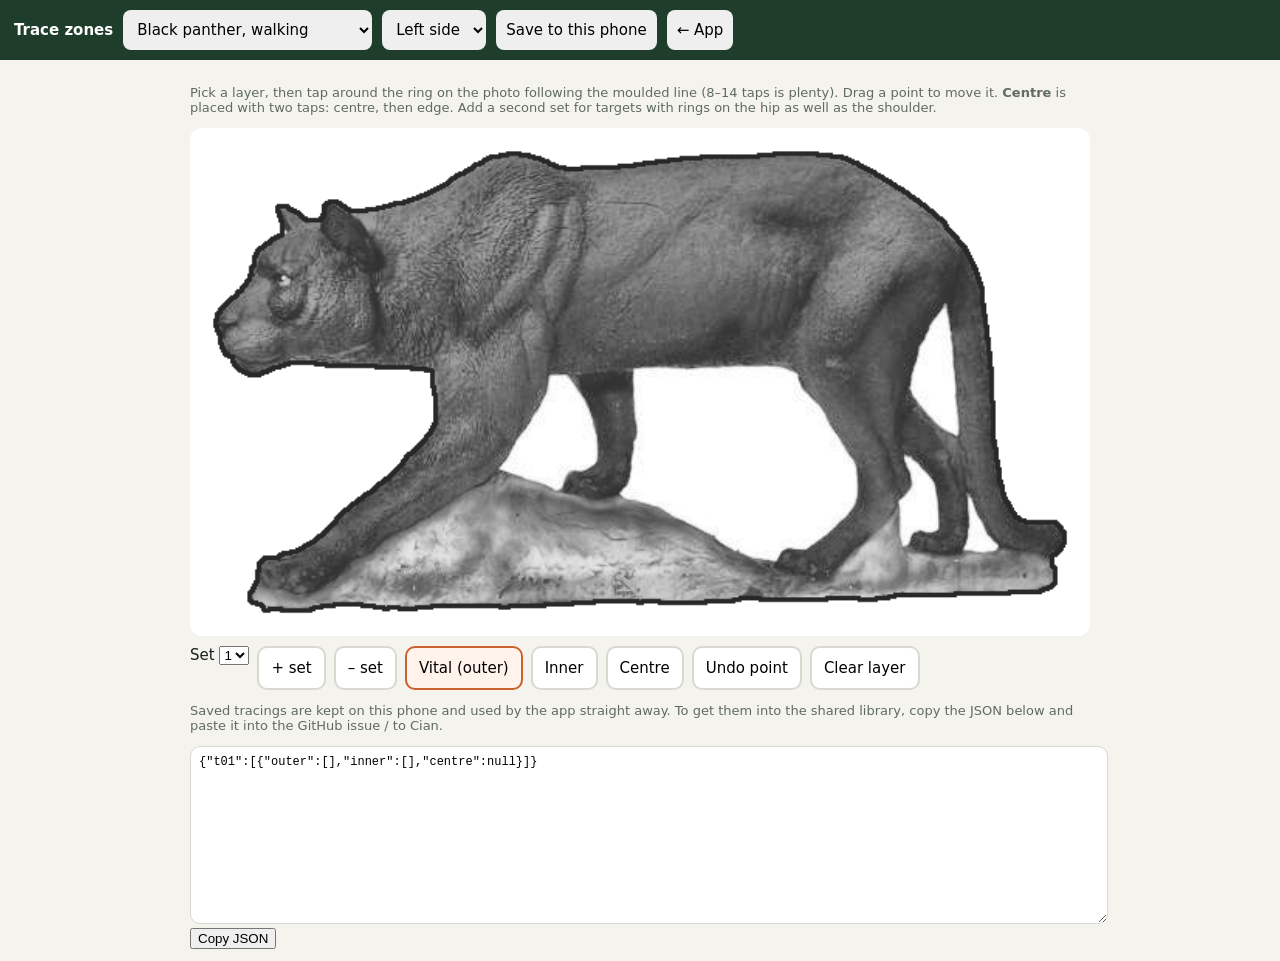
==== tools/trace.html @ 0f7a217d "First working version: setup, course builder, 3-tap target picker, scoring (6 systems), King of the " ====
<!doctype html>
<html lang="en"><head><meta charset="utf-8"><meta name="viewport" content="width=device-width,initial-scale=1">
<title>Trace zones · Wicklow Archers 3D</title>
<style>
body{margin:0;font:15px system-ui;background:#f4f3ee;color:#17201a}
.bar{background:#1f3d2b;color:#fff;padding:10px 14px;display:flex;gap:10px;align-items:center;flex-wrap:wrap}
.bar select,.bar button{min-height:40px;border-radius:8px;border:0;padding:0 10px;font:inherit}
.wrap{padding:12px;max-width:900px;margin:0 auto}
.stage{position:relative;background:#fff;border-radius:12px;overflow:hidden;touch-action:none;user-select:none}
.stage img{display:block;width:100%;pointer-events:none}
.stage svg{position:absolute;inset:0;width:100%;height:100%}
.stage svg *{vector-effect:non-scaling-stroke}
.vital{fill:#4a8de0;fill-opacity:.35;stroke:#222;stroke-width:1}.inner{fill:#e0494a;fill-opacity:.4;stroke:#222;stroke-width:1}.centre{fill:#f2c94c;fill-opacity:.6;stroke:#222;stroke-width:1}
.pt{fill:#fff;stroke:#111;stroke-width:1.5}.pt.active{fill:#c9622c}
.tools{display:flex;gap:8px;flex-wrap:wrap;margin:10px 0}
.tools button{min-height:44px;border-radius:10px;border:2px solid #d8d9d1;background:#fff;padding:0 12px;font:inherit}
.tools button.on{border-color:#c9622c;background:#fff3ec}
textarea{width:100%;height:160px;font:12px ui-monospace,monospace;border-radius:10px;border:1px solid #d8d9d1;padding:8px}
.hint{color:#5f6b63;font-size:13px}
</style></head><body>
<div class="bar"><b>Trace zones</b>
  <select id="target"></select><select id="face"></select>
  <button id="save">Save to this phone</button><button id="back" onclick="location.href='../index.html'">← App</button></div>
<div class="wrap">
  <p class="hint">Pick a layer, then tap around the ring on the photo following the moulded line (8–14 taps is plenty). Drag a point to move it. <b>Centre</b> is placed with two taps: centre, then edge. Add a second set for targets with rings on the hip as well as the shoulder.</p>
  <div class="stage" id="stage"><img id="img" alt=""><svg id="svg" viewBox="0 0 100 100" preserveAspectRatio="none"></svg></div>
  <div class="tools">
    <span>Set <select id="set"></select></span><button id="addset">+ set</button><button id="delset">– set</button>
    <button data-layer="outer" class="on">Vital (outer)</button><button data-layer="inner">Inner</button><button data-layer="centre">Centre</button>
    <button id="undo">Undo point</button><button id="clear">Clear layer</button>
  </div>
  <p class="hint">Saved tracings are kept on this phone and used by the app straight away. To get them into the shared library, copy the JSON below and paste it into the GitHub issue / to Cian.</p>
  <textarea id="out" readonly></textarea>
  <button id="copy">Copy JSON</button>
</div>
<script type="module">
const $=s=>document.querySelector(s);
const LIB=await fetch('../targets/targets.json').then(r=>r.json());
const local=JSON.parse(localStorage.getItem('wa.zones.local')||'{}');
let T=LIB.targets[0],F=T.faces[0],setI=0,layer='outer',drag=null;
function sets(){ const k=F.id; if(!local[k]) local[k]=structuredClone(F.sets||[]); if(!local[k].length) local[k].push({outer:[],inner:[],centre:null}); return local[k]; }
function fillSelects(){ $('#target').innerHTML=LIB.targets.map(t=>`<option value="${t.id}" ${t.id===T.id?'selected':''}>${t.name}</option>`).join('');
  $('#face').innerHTML=T.faces.map(f=>`<option value="${f.id}" ${f.id===F.id?'selected':''}>${f.label}</option>`).join('');
  $('#set').innerHTML=sets().map((_,i)=>`<option value="${i}" ${i===setI?'selected':''}>${i+1}</option>`).join(''); }
function path(p){const n=p.length;if(n<3)return'';let d=`M${p[0][0]},${p[0][1]}`;for(let i=0;i<n;i++){const a=p[(i-1+n)%n],b=p[i],c=p[(i+1)%n],e=p[(i+2)%n];d+=` C${b[0]+(c[0]-a[0])/6},${b[1]+(c[1]-a[1])/6} ${c[0]-(e[0]-b[0])/6},${c[1]-(e[1]-b[1])/6} ${c[0]},${c[1]}`;}return d+'Z';}
function draw(){ $('#img').src='../'+F.photo; const svg=$('#svg'); let s='';
  sets().forEach((st,i)=>{ const act=i===setI; if(st.outer?.length>2) s+=`<path class="vital" d="${path(st.outer)}"/>`; if(st.inner?.length>2) s+=`<path class="inner" d="${path(st.inner)}"/>`; if(st.centre) s+=`<ellipse class="centre" cx="${st.centre.cx}" cy="${st.centre.cy}" rx="${st.centre.rx}" ry="${st.centre.ry}"/>`;
    if(act&&layer!=='centre') (st[layer]||[]).forEach((p,j)=>s+=`<circle class="pt ${j===(st[layer].length-1)?'active':''}" data-j="${j}" cx="${p[0]}" cy="${p[1]}" r="1.3"/>`); });
  svg.innerHTML=s; $('#out').value=JSON.stringify({[F.id]:sets()},null,0); fillSelects(); }
function pos(e){const r=$('#stage').getBoundingClientRect();const t=e.touches?e.touches[0]:e;return [Math.round((t.clientX-r.left)/r.width*1000)/10,Math.round((t.clientY-r.top)/r.height*1000)/10];}
let pendingCentre=null;
$('#stage').addEventListener('pointerdown',e=>{ const st=sets()[setI]; const [x,y]=pos(e);
  if(e.target.classList.contains('pt')){drag=+e.target.dataset.j;return;}
  if(layer==='centre'){ if(!pendingCentre){pendingCentre=[x,y];st.centre={cx:x,cy:y,rx:1,ry:1};} else {const dx=Math.abs(x-pendingCentre[0]),dy=Math.abs(y-pendingCentre[1]);const r=Math.max(dx,dy,0.8);st.centre={cx:pendingCentre[0],cy:pendingCentre[1],rx:Math.max(dx,0.8),ry:Math.max(dy,0.8)};if(dx<0.5||dy<0.5){st.centre.rx=r;st.centre.ry=r*0.85;}pendingCentre=null;} }
  else { st[layer]=st[layer]||[]; st[layer].push([x,y]); }
  draw(); });
$('#stage').addEventListener('pointermove',e=>{ if(drag==null)return; const st=sets()[setI]; st[layer][drag]=pos(e); draw(); });
window.addEventListener('pointerup',()=>drag=null);
document.querySelectorAll('[data-layer]').forEach(b=>b.onclick=()=>{layer=b.dataset.layer;pendingCentre=null;document.querySelectorAll('[data-layer]').forEach(x=>x.classList.toggle('on',x===b));draw();});
$('#undo').onclick=()=>{const st=sets()[setI]; if(layer==='centre'){st.centre=null;pendingCentre=null;} else st[layer]?.pop(); draw();};
$('#clear').onclick=()=>{const st=sets()[setI]; if(layer==='centre')st.centre=null; else st[layer]=[]; draw();};
$('#addset').onclick=()=>{sets().push({outer:[],inner:[],centre:null});setI=sets().length-1;draw();};
$('#delset').onclick=()=>{if(sets().length>1){sets().splice(setI,1);setI=0;draw();}};
$('#set').onchange=e=>{setI=+e.target.value;draw();};
$('#target').onchange=e=>{T=LIB.targets.find(t=>t.id===e.target.value);F=T.faces[0];setI=0;draw();};
$('#face').onchange=e=>{F=T.faces.find(f=>f.id===e.target.value);setI=0;draw();};
$('#save').onclick=()=>{localStorage.setItem('wa.zones.local',JSON.stringify(local));alert('Saved on this phone. The app will use these zones.');};
$('#copy').onclick=async()=>{try{await navigator.clipboard.writeText($('#out').value);alert('Copied');}catch{ $('#out').select(); }};
draw();
</script></body></html>
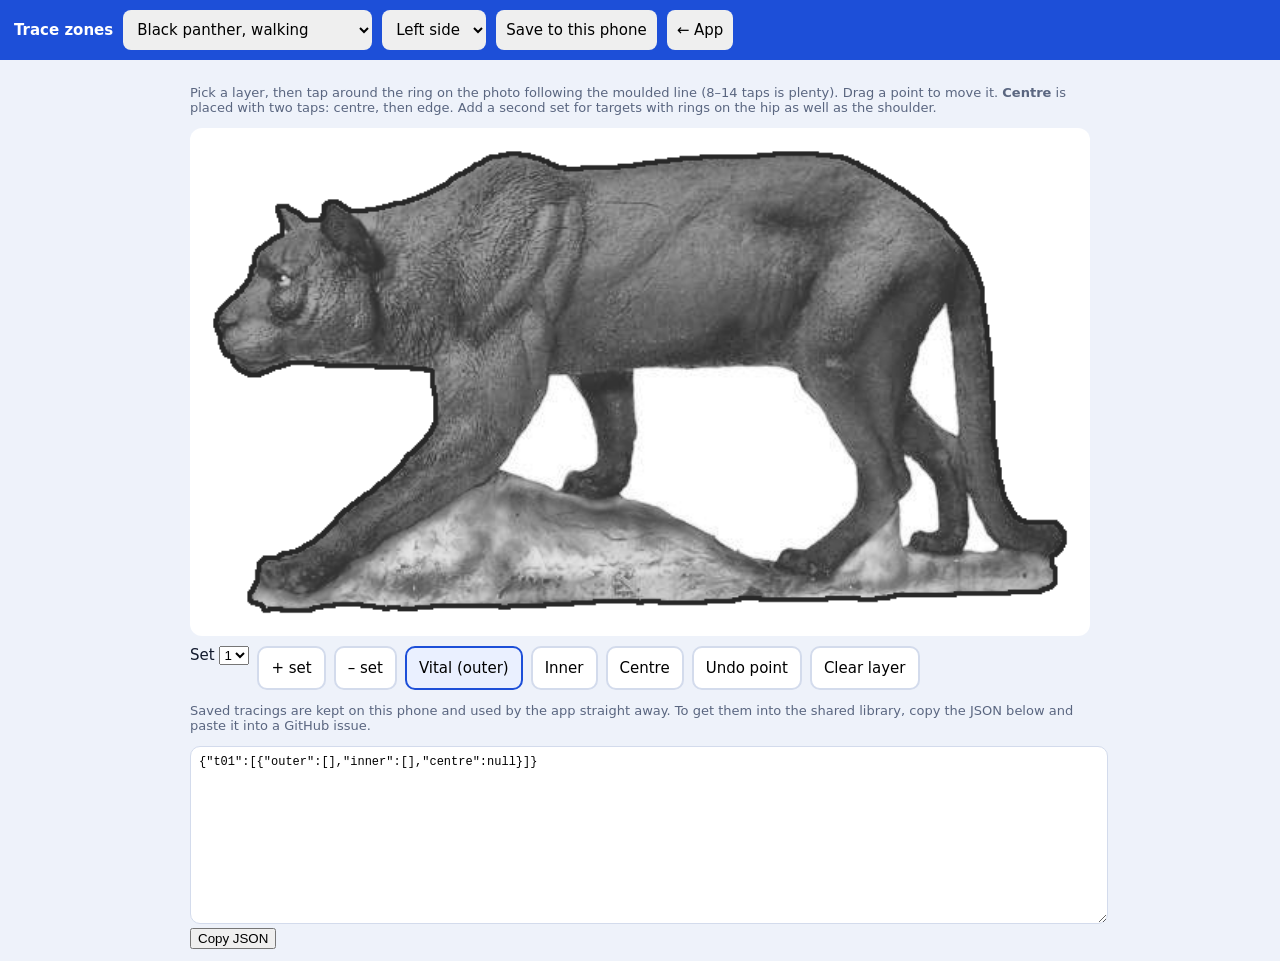
==== commit 97d12e39: "Club-neutral name (3D Fun Round) and blue theme Co-Authored-By: Claude Fable 5.1 <noreply@anthropic." ====
--- a/tools/trace.html
+++ b/tools/trace.html
@@ -1,9 +1,9 @@
 <!doctype html>
 <html lang="en"><head><meta charset="utf-8"><meta name="viewport" content="width=device-width,initial-scale=1">
-<title>Trace zones · Wicklow Archers 3D</title>
+<title>Trace zones · 3D Fun Round</title>
 <style>
-body{margin:0;font:15px system-ui;background:#f4f3ee;color:#17201a}
-.bar{background:#1f3d2b;color:#fff;padding:10px 14px;display:flex;gap:10px;align-items:center;flex-wrap:wrap}
+body{margin:0;font:15px system-ui;background:#eef2fa;color:#121a2e}
+.bar{background:#1d4fd8;color:#fff;padding:10px 14px;display:flex;gap:10px;align-items:center;flex-wrap:wrap}
 .bar select,.bar button{min-height:40px;border-radius:8px;border:0;padding:0 10px;font:inherit}
 .wrap{padding:12px;max-width:900px;margin:0 auto}
 .stage{position:relative;background:#fff;border-radius:12px;overflow:hidden;touch-action:none;user-select:none}
@@ -11,12 +11,12 @@
 .stage svg{position:absolute;inset:0;width:100%;height:100%}
 .stage svg *{vector-effect:non-scaling-stroke}
 .vital{fill:#4a8de0;fill-opacity:.35;stroke:#222;stroke-width:1}.inner{fill:#e0494a;fill-opacity:.4;stroke:#222;stroke-width:1}.centre{fill:#f2c94c;fill-opacity:.6;stroke:#222;stroke-width:1}
-.pt{fill:#fff;stroke:#111;stroke-width:1.5}.pt.active{fill:#c9622c}
+.pt{fill:#fff;stroke:#111;stroke-width:1.5}.pt.active{fill:#1d4fd8}
 .tools{display:flex;gap:8px;flex-wrap:wrap;margin:10px 0}
-.tools button{min-height:44px;border-radius:10px;border:2px solid #d8d9d1;background:#fff;padding:0 12px;font:inherit}
-.tools button.on{border-color:#c9622c;background:#fff3ec}
-textarea{width:100%;height:160px;font:12px ui-monospace,monospace;border-radius:10px;border:1px solid #d8d9d1;padding:8px}
-.hint{color:#5f6b63;font-size:13px}
+.tools button{min-height:44px;border-radius:10px;border:2px solid #d3dbec;background:#fff;padding:0 12px;font:inherit}
+.tools button.on{border-color:#1d4fd8;background:#eaf0ff}
+textarea{width:100%;height:160px;font:12px ui-monospace,monospace;border-radius:10px;border:1px solid #d3dbec;padding:8px}
+.hint{color:#5a6680;font-size:13px}
 </style></head><body>
 <div class="bar"><b>Trace zones</b>
   <select id="target"></select><select id="face"></select>
@@ -29,7 +29,7 @@
     <button data-layer="outer" class="on">Vital (outer)</button><button data-layer="inner">Inner</button><button data-layer="centre">Centre</button>
     <button id="undo">Undo point</button><button id="clear">Clear layer</button>
   </div>
-  <p class="hint">Saved tracings are kept on this phone and used by the app straight away. To get them into the shared library, copy the JSON below and paste it into the GitHub issue / to Cian.</p>
+  <p class="hint">Saved tracings are kept on this phone and used by the app straight away. To get them into the shared library, copy the JSON below and paste it into a GitHub issue.</p>
   <textarea id="out" readonly></textarea>
   <button id="copy">Copy JSON</button>
 </div>
